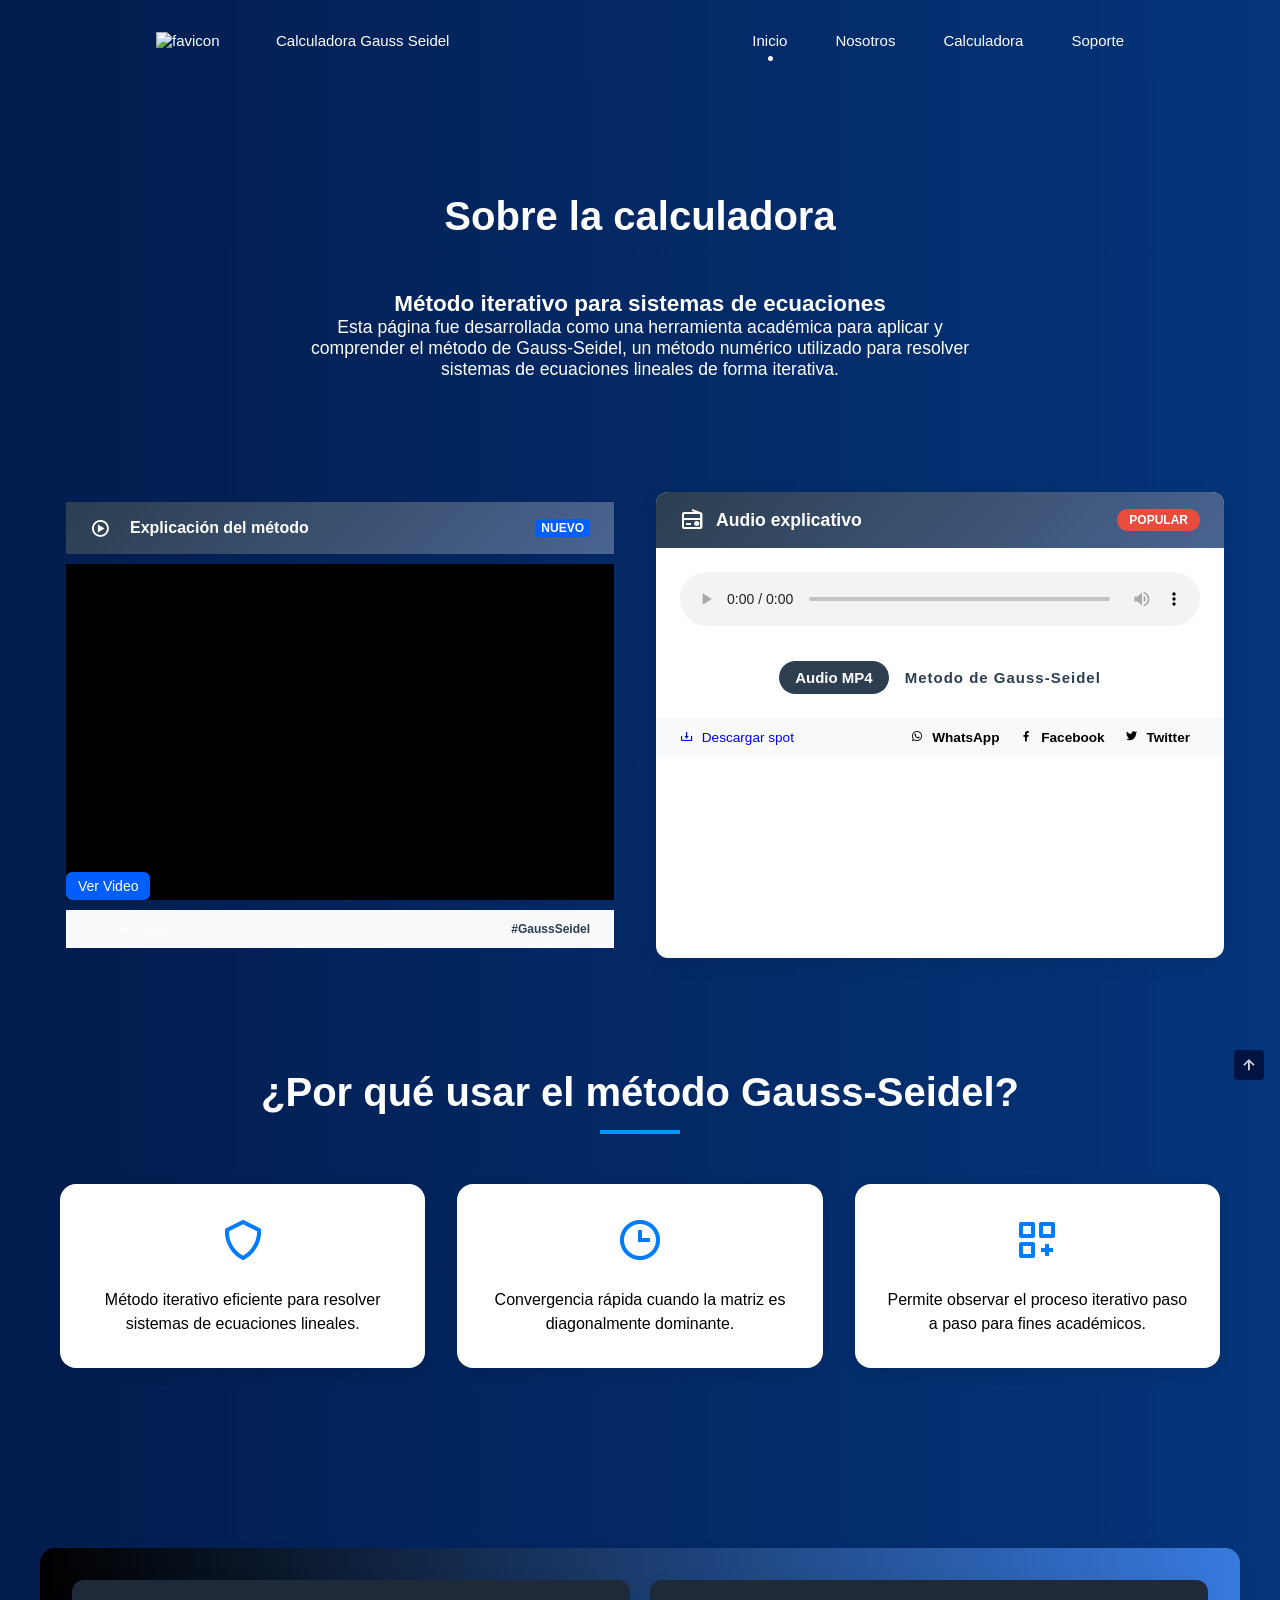
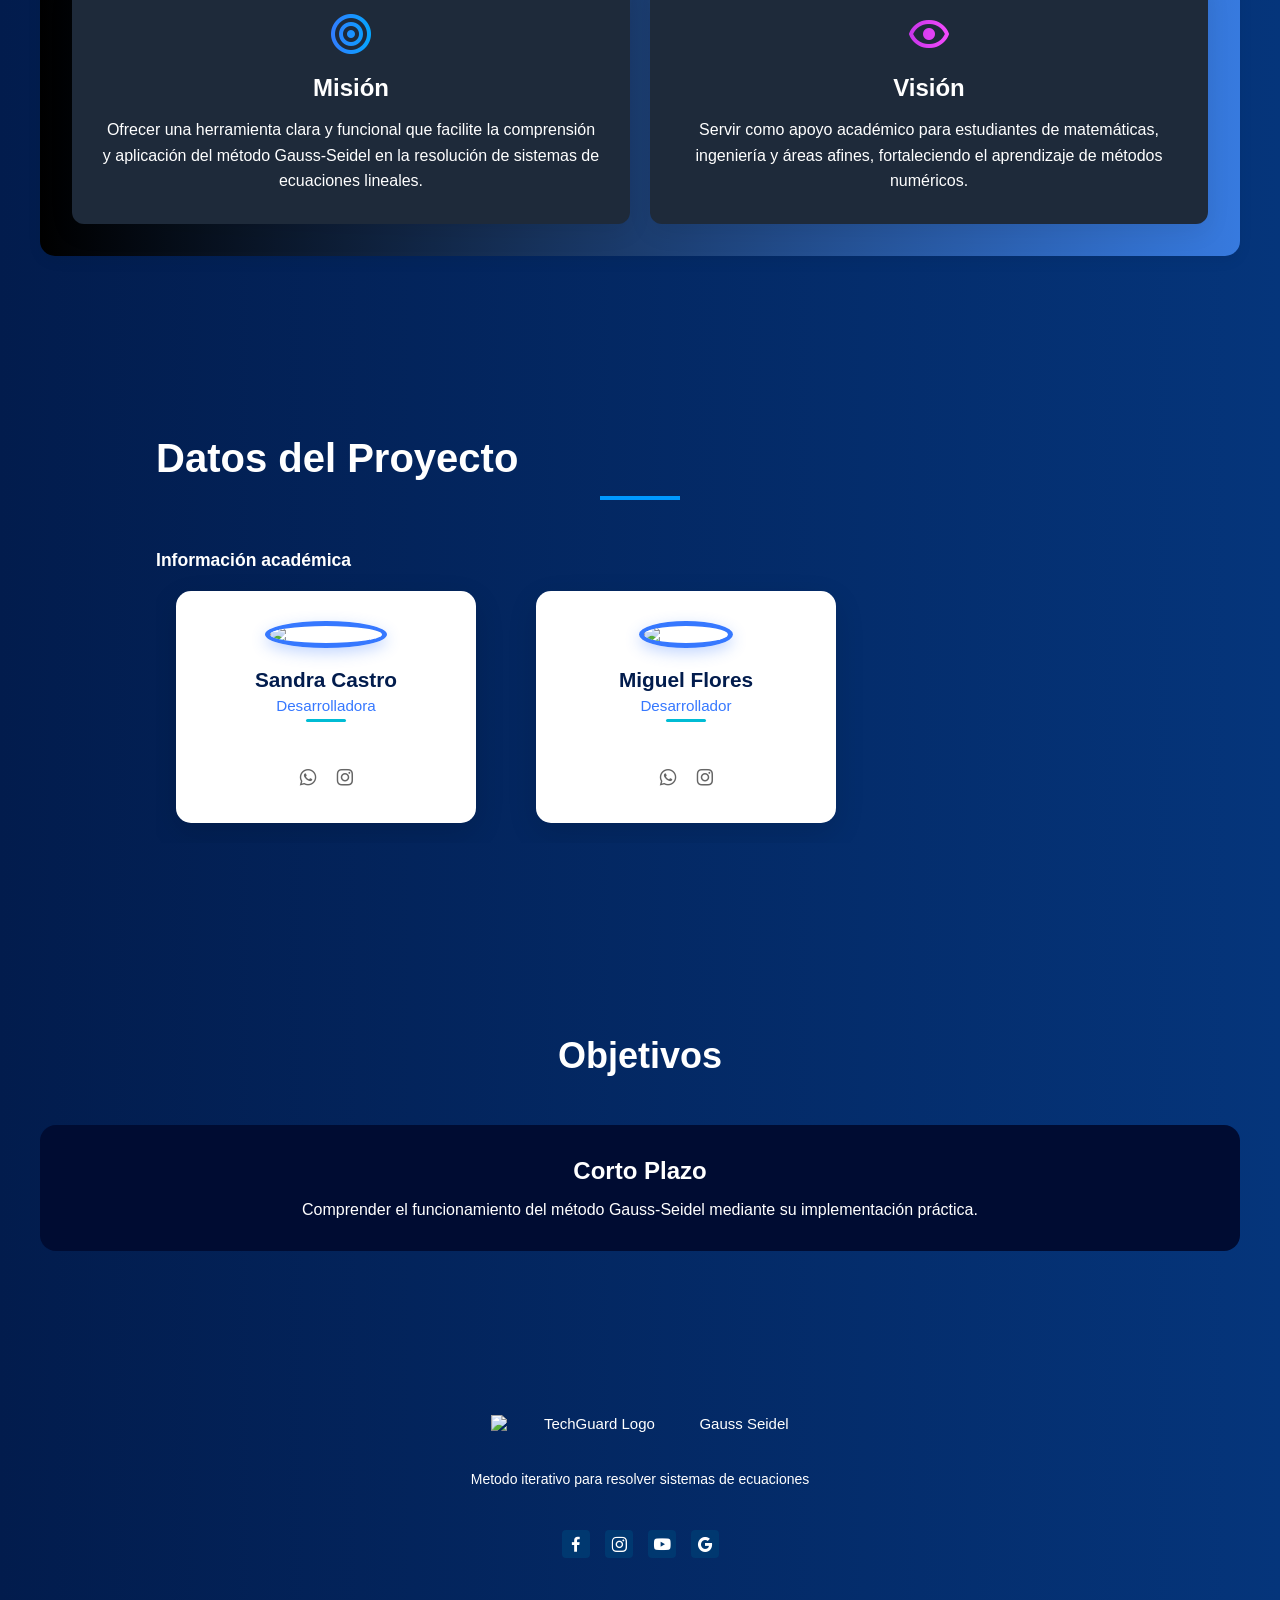
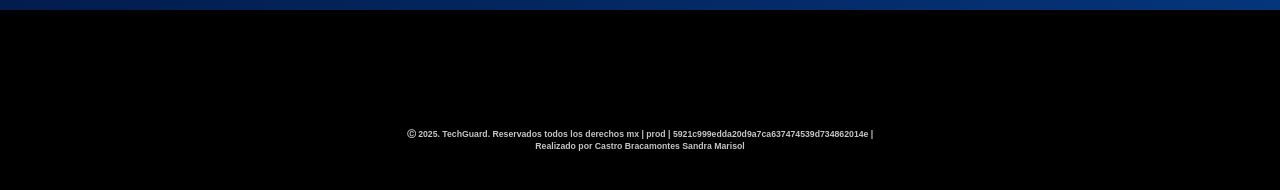
==== nosotros.html @ fb3caebf "Add files via upload" ====
<!DOCTYPE html>
<html lang="es">

<head>
    <meta charset="UTF-8">
    <meta http-equiv="X-UA-Compatible" content="IE=edge">
    <meta name="viewport" content="width=device-width, initial-scale=1.0">
    <title>Nosotros - TechGuard</title>
    <link rel="shortcut icon" href="img/descarga-removebg-preview (1).png" type="image/x-icon">
    <link href="https://unpkg.com/boxicons@2.1.4/css/boxicons.min.css" rel="stylesheet">
    <link href="https://fonts.googleapis.com/css2?family=Poppins&display=swap" rel="stylesheet">
    <link rel="stylesheet" href="https://cdnjs.cloudflare.com/ajax/libs/font-awesome/6.0.0-beta3/css/all.min.css">
    <link rel="stylesheet" href="swiper-bundle.min.css">
    <link rel="stylesheet" href="stylenos.css">
    <link rel="stylesheet" href="animations.css">
    <link rel="stylesheet" href="telefono.css">
</head>

<body>
    <!-- Header -->
    <header class="header" id="header">
        <nav class="nav container">
          <a href="index.html" class="navL">
            <img src="imagenes/Gemini_Generated_Image_nfzgennfzgennfzg-removebg-preview.png" alt="favicon" class="navL-img">
            Calculadora Gauss Seidel
          </a>
          <div class="navM" id="nav-menu">
            <ul class="navList">
              <li class="navItem">
                <a href="index.html" class="navLink active-link">Inicio</a>
              </li>
              <li class="navItem">
                <a href="nosotros.html" class="navLink">Nosotros</a>
              </li>
              <li class="navItem">
                <a href="productos.html" class="navLink">Calculadora</a>
              </li>
              <li class="navItem">
                <a href="soporte.html" class="navLink">Soporte</a>
              </li>
            </ul>
            <div class="navclose" id="nav-close">
              <i class="bx bx-x"></i>
            </div>
          </div>
          <div class="navToggle" id="nav-toggle">
            <i class="bx bx-grid-alt"></i>
          </div>
        </nav>
      </header>

    <!-- Fin Header -->

    <!-- Contenido Nosotros -->
     <main >
        <section class="support-hero">
            <div class="container">
              <h1>Sobre la calculadora</h1>
              <h2>Método iterativo para sistemas de ecuaciones</h2>
              <p>Esta página fue desarrollada como una herramienta académica para aplicar y comprender
                el método de Gauss-Seidel, un método numérico utilizado para resolver sistemas de
                ecuaciones lineales de forma iterativa.</p>
            </div>
          </section>

          <div class="commercial-container">
            <!-- Video Comercial -->
            <div class="commercial-video" style="padding: 10px; font-size: 14px; background: transparent; border: none; box-shadow: none;">
                <div class="commercial-header" style="display: flex; align-items: center; gap: 8px; color: white;">
                    <i class='bx bx-play-circle' style="font-size: 20px;"></i>
                    <h3 style="margin: 0; font-size: 16px;">Explicación del método</h3>
                    <span class="commercial-badge" style="font-size: 12px; padding: 2px 6px; background: #005eff; color: white; border-radius: 4px;">NUEVO</span>
                </div>
            
                <div class="video-container" style="margin: 10px 0;">
                    <a href="https://www.youtube.com/watch?v=HLciIeXcIhc" target="_blank"
                       style="display: inline-block; padding: 6px 12px; background-color: #005eff; color: white; border-radius: 6px; text-decoration: none; border: none;">
                        Ver Video
                    </a>
                </div>
            
                <div class="commercial-footer" style="display: flex; justify-content: space-between; font-size: 12px; color: white;">
                    <span class="view-counter"><i class='bx bx-show'></i> 154K vistas</span>
                    <span class="commercial-cta">#GaussSeidel</span>
                </div>
            </div>
            
            
            <!-- Spot de Radio -->
            <div class="radio-spot">
                <div class="commercial-header">
                    <i class='bx bx-radio'></i>
                    <h3>Audio explicativo</h3>
                    <span class="commercial-badge">POPULAR</span>
                </div>
                <div class="audio-wrapper">
                    <audio controls class="radio-player">
                        <source src="imagenes/Método de Gauss-Seidel.mp4" type="audio/mpeg">
                        Tu navegador no soporta audio HTML5
                    </audio>
                    <div class="radio-station">
                        <span class="frequency">Audio MP4</span>
                        <span class="station-name">Metodo de Gauss-Seidel</span>
                    </div>
                </div>
                <div class="commercial-footer">
                    <a href="archivos/GaussSeidel.exe" download class="btn-descarga">
                        <i class='bx bx-download'></i> Descargar spot
                    </a>                    
                    <div class="share-buttons">
                        <a href="https://api.whatsapp.com/send?text=Mira%20este%20audio%20explicativo%20del%20método%20Gauss-Seidel:%20https://www.youtube.com/watch?v=62_RUX_hrT4" target="_blank">
                          <i class='bx bxl-whatsapp'></i> WhatsApp
                        </a>
                        <a href="https://www.facebook.com/sharer/sharer.php?u=https://www.youtube.com/watch?v=62_RUX_hrT4" target="_blank">
                          <i class='bx bxl-facebook'></i> Facebook
                        </a>
                        <a href="https://twitter.com/intent/tweet?text=Audio%20explicativo%20del%20método%20Gauss-Seidel&url=https://www.youtube.com/watch?v=62_RUX_hrT4" target="_blank">
                          <i class='bx bxl-twitter'></i> Twitter
                        </a>
                      </div>
                </div>
            </div>
        </div>

        <section class="why-choose-us" id="why-choose-us">
            <div class="container">
                <h2 class="section-title">¿Por qué usar el método Gauss-Seidel?</h2>
                <div class="card-grid">
                    <div class="card">
                        <div class="card-icon">
                            <i class='bx bx-shield'></i>
                        </div>
                        <div class="card-content">
                            <p>Método iterativo eficiente para resolver sistemas de ecuaciones lineales.</p>
                        </div>
                    </div>
                    <div class="card">
                        <div class="card-icon">
                            <i class='bx bx-time'></i>
                        </div>
                        <div class="card-content">
                            <p>Convergencia rápida cuando la matriz es diagonalmente dominante.</p>
                        </div>
                    </div>
                    <div class="card">
                        <div class="card-icon">
                            <i class='bx bx-customize'></i>
                        </div>
                        <div class="card-content">
                            <p>Permite observar el proceso iterativo paso a paso para fines académicos.</p>
                        </div>
                    </div>
                </div>
            </div>
        </section>   
          
        <section class="seccion-mision-vision container" id="seccion-mision-vision container">
            <div class="tarjeta-mision tarjeta animada-entrada">
                <i class='bx bx-bullseye tarjeta-icono'></i>
                <h3 class="tarjeta-titulo">Misión</h3>
                <p class="tarjeta-descripcion">
                    Ofrecer una herramienta clara y funcional que facilite la comprensión y aplicación
                    del método Gauss-Seidel en la resolución de sistemas de ecuaciones lineales.
                </p>
            </div>
            
            <div class="tarjeta-vision tarjeta animada-entrada">
                <i class='bx bx-show tarjeta-icono'></i>
                <h3 class="tarjeta-titulo">Visión</h3>
                <p class="tarjeta-descripcion">
                    Servir como apoyo académico para estudiantes de matemáticas, ingeniería y áreas afines,
                    fortaleciendo el aprendizaje de métodos numéricos.
                </p>
            </div>
        </section>

<section class="team-section">
        <div class="container">
            <h2 class="section-title">Datos del Proyecto</h2>
            <h3 class="section-subtitle">Información académica</h3>
            <div class="team-slider-container">
            <div class="team-slider" id="teamSlider">
                <div class="team-slide">
                    <div class="team-member">
                        <img src="img/sandra.png" alt="Sandra Castro" class="team-photo">
                        <h3 class="team-name">Sandra Castro</h3>
                        <p class="team-role">Desarrolladora</p>
                        <p>Métodos Numéricos</p>
                        <div class="team-social">
                            <a href="https://wa.me/526646787522?text=Hola%2C%20quiero%20más%20información"><i class="bx bxl-whatsapp"></i></a>
                            <a href="https://www.instagram.com/sandracastro_18/"><i class="bx bxl-instagram"></i></a>
                        </div>
                    </div>
                </div>
                
                <div class="team-slide">
                    <div class="team-member">
                        <img src="img/ian.png" alt="Ian Rosas" class="team-photo">
                        <h3 class="team-name">Miguel Flores</h3>
                        <p class="team-role">Desarrollador</p>
                        <p>Métodos Numéricos</p>
                        <div class="team-social">
                            <a href="https://wa.me/526631264820?text=Hola%2C%20quiero%20más%20información"><i class="bx bxl-whatsapp"></i></a>
                            <a href="https://www.instagram.com/_ianr81/"><i class="bx bxl-instagram"></i></a>
                        </div>
                    </div>
                </div>
            </div>
        </div>
    </div>
</section>

        <section class="section discount">
            <h2 class="sectiontitle">Objetivos</h2>
            <div class="discount-container container">
              <div class="discount-slider">
                <div class="discount-slide">
                  <h3>Corto Plazo</h3>
                  <p>Comprender el funcionamiento del método Gauss-Seidel mediante su implementación práctica.</p>
                </div>
                <div class="discount-slide">
                  <h3>Mediano Plazo</h3>
                  <p>Aplicar el método a sistemas de mayor tamaño y analizar su convergencia.</p>
                </div>
                <div class="discount-slide">
                  <h3>Largo Plazo</h3>
                  <p>Comparar Gauss-Seidel con otros métodos iterativos en términos de eficiencia.</p>
                </div>
              </div>
            </div>
          </section> 

        <!--FOOTER-->
<footer class="footer section">
    <div class="footercontainer container grid">
        <div class="footercontent">
            <a href="#" class="footerL">
                <img src="imagenes/Gemini_Generated_Image_nfzgennfzgennfzg-removebg-preview.png" alt="TechGuard Logo" class="footer-img">
                Gauss Seidel
            </a>
            <p class="footerdescription"><br>
                Metodo iterativo para resolver sistemas de ecuaciones
            </p>

            <div class="footersocial">
                <a href="https://www.facebook.com/profile.php?id=61575351277324" target="_blank" class="footersocial-link" title="Síguenos en Facebook">
                    <i class="bx bxl-facebook"></i>
                </a>
                <a href="https://www.instagram.com/teach.guard" target="_blank" class="footersocial-link" title="Síguenos en Instagram">
                    <i class="bx bxl-instagram"></i>
                </a>
                <a href="https://www.youtube.com/@TeachGuard" target="_blank" class="footersocial-link" title="Visítanos en YouTube">
                    <i class="bx bxl-youtube"></i>
                </a>
                <a href="https://mail.google.com/mail/?view=cm&fs=1&to=teachguard7@gmail.com&su=atencion al cliente&body=Esto%20es%20una%20prueba" target="_blank" class="footersocial-link" title="Síguenos en Google">
                    <i class="bx bxl-google"></i>
                </a>
            </div>
        </div>
        <a href="#" class="scrollup" id="scroll-up">
            <i class="bx bx-up-arrow-alt scrollupicon"></i>
        </a>
    </div>
</footer>

  <div class="navbar-custom">
    <nav class="navbar-container">
            
</div>


    <!--ENCABEZADO-->
    <div class="encabezado">
        <h6 id="footer-text">
            Ⓒ 2025. TechGuard. Reservados todos los derechos mx | prod | 5921c999edda20d9a7ca637474539d734862014e |
            <br>Realizado por Castro Bracamontes Sandra Marisol
            <span id="fecha-hora"></span>
        </h6>
    </div>

    <script
    type="text/javascript"
    src="https://cdn.jsdelivr.net/npm/@emailjs/browser@4/dist/email.min.js"
  ></script>
  <!-- 3) Tu lógica de newsletter -->
  <script src="js/newsletter.js"></script>
  <!-- 4) Otros scripts de tu web -->
  <script src="js/encabezado.js"></script>
  <script src="js/scrollreveal.min.js"></script>
  <script src="js/swiper-bundle.min.js"></script>
  <script src="js/main.js"></script>
  <script src="js/descuento.js"></script>
  <script src="js/horarios.js"></script>
</body>
</html>
---- stylenos.css ----
@import url('https://fonts.googleapis.com/css2?family=Poppins:wght@400;500;600;900&display=swap');
@import url('./animations.css'); /* Importa las animaciones */

/* Clase inicial para evitar el parpadeo */
body:not(.js-enabled) .hidden {
    opacity: 1; /* Asegura que los elementos sean visibles antes de que el JS se cargue */
    transform: translateY(0);
}

/* Navbar informativo del footer estilo TechGuard */
.navbar-custom {
    background-color: #000000; /* fondo oscuro similar a header */
    padding: 40px 100px;
    color: #e0e6f1; /* gris claro */
    font-family: 'Poppins', sans-serif;
  }
  
  .navbar-container {
    max-width: 1200px;
    margin: 0 auto;
  }
  
  .navbar-nav {
    list-style: none;
    display: flex;
    justify-content: space-between;
    flex-wrap: wrap;
    padding: 0;
    margin: 0;
    gap: 40px;
  }
  
  .navbar-item {
    position: relative;
    min-width: 180px;
  }
  
  .navbar-item .nav-link {
    font-weight: 600;
    color: #0501ff; /* azul TechGuard */
    text-decoration: none;
    cursor: pointer;
    font-size: 18px;
    display: inline-block;
    margin-bottom: 10px;
    transition: color 0.3s ease;
  }
  
  .navbar-item .nav-link:hover {
    color: #70a3ff; /* azul claro para hover */
  }
  
  /* Submenú */
  .sub-menu {
    display: block;
    padding-left: 0;
    margin: 0;
  }
  
  .sub-menu li {
    list-style: none;
    margin: 6px 0;
  }
  
  .sub-menu li a {
    color: #a8b1cc; /* gris azulado suave */
    font-size: 15px;
    text-decoration: none;
    transition: color 0.3s ease;
  }
  
  .sub-menu li a:hover {
    color: #3a82f7; /* azul TechGuard */
  }

/* Encabezado final */
.encabezado {
  background-color: #080a14; /* un poco más oscuro */
  color: #8892b0; /* gris azulado */
  padding: 20px 0;
  text-align: center;
  font-size: 13px;
  font-weight: 500;
}

body.js-enabled .hidden {
    opacity: 0;
    transform: translateY(20px);
    transition: opacity 0.8s ease-out, transform 0.8s ease-out;
}

/* Clase que activa la animación */
.show {
    opacity: 1;
    transform: translateY(0);
}
/* Resto del código existente */
/*base*/
* {
    box-sizing: border-box;
    padding: 0;
    margin: 0;
}
.small-title {
    font-size: 2rem;  /* Puedes ajustar este valor */
    line-height: 1.2;
}

html, body {
    overflow-x: hidden;
  }

  
html{
    scroll-behavior: smooth;
}

body{
    margin: 3.5rem 0 0 0;
    font-family: 'Poppins', sans-serif;
    font-size: .938rem;
    background: linear-gradient(90deg, #021c4d 0%, #05357b 100%);
    color: #fff;
}

h1,h2,h3,h4{
    color: #fff;
    font-weight: 600;
}

ul{
    list-style: none;
}

a{
    text-decoration: none;
}

img {
    max-width: 100%;
    height: auto;
}

button,
input{
    border: none;
    outline: none;
}

button{
    cursor: pointer;
    font-family: 'Poppins', sans-serif;
    font-size: .938rem;
}

/*reutilisabes*/

.section {
    padding: 4.5rem 0 2rem;
}

.sectiontitle {
    font-size: 2.25rem !important;
    margin-bottom: 2rem;
    text-align: center;
    
}

.container {
    max-width: 968px;
    margin-left: 1.5rem;
    margin-right: 1.5rem;
}

.grid {
    display: grid;
}


/*header*/
/* Estilos para la sección ¿Por qué elegirnos? */
body {
    margin: 0;
    font-family: sans-serif;
    background: linear-gradient(90deg, #021c4d 0%, #05357b 100%);
  }
  
/* Sección de "¿Por qué elegirnos?" */
.why-choose-us {
    padding: 80px 0;
    background: linear-gradient(90deg, #021c4d 0%, #05357b 100%);
    text-align: center;
}

.why-choose-us .container {
    max-width: 1200px;
    margin: 0 auto;
    padding: 0 20px;
}

/* Título de sección */
.section-title {
    font-size: 2.5rem;
    margin-bottom: 50px;
    color: #ffffff;
    position: relative;
}

.section-title::after {
    content: '';
    display: block;
    width: 80px;
    height: 4px;
    background: #0099ff;
    margin: 15px auto;
}

/* Grid de tarjetas */
.card-grid {
    display: grid;
    grid-template-columns: repeat(auto-fit, minmax(280px, 1fr));
    gap: 2rem;
    justify-content: center;
    align-items: stretch;
}

/* Tarjeta individual */
.card {
    background: #ffffff;
    color: #000;
    padding: 2rem;
    border-radius: 1rem;
    position: relative;
    overflow: hidden;
    z-index: 1;
    box-shadow: 0 4px 15px rgba(0, 0, 0, 0.1);
}

/* Efecto espejo */
.card::after {
    content: "";
    position: absolute;
    top: 100%;
    left: 0;
    width: 100%;
    height: 100%;
    background: inherit;
    transform: scaleY(-1);
    opacity: 0.08;
    filter: blur(8px);
    pointer-events: none;
    z-index: -1;
    mask-image: linear-gradient(to bottom, rgba(255, 255, 255, 0.3) 0%, transparent 100%);
    -webkit-mask-image: linear-gradient(to bottom, rgba(255, 255, 255, 0.3) 0%, transparent 100%);
}

/* Efecto hover */
.card:hover {
    transform: translateY(-5px);
    box-shadow: 0 8px 25px rgba(0, 0, 0, 0.15);
}

/* Ícono de la tarjeta */
.card-icon {
    font-size: 3rem;
    color: #007BFF;
    margin-bottom: 1rem;
}

/* Texto de contenido */
.card-content {
    text-align: center;
}

.card-content p {
    font-size: 1rem;
    color: #000000;
    line-height: 1.5;
}

.nav{
    height: 3.5rem;
    display: flex;
    justify-content: space-between;
    align-items: center;
    position: relative;
    z-index: 1000;
}

.navL {
    display: flex;
    align-items: center;
    column-gap: 0.75rem;
    column-gap: .5rem;
    font-weight: 500;
}

.navL-img {
    width: 7rem;
}

.navLink,
.navL,
.navToggle,
.navclose{
    color: #fff;
}

.navToggle {
  font-size: 1.25rem;
  cursor: pointer;  
}

.navclose{
    font-size: 1.8rem;
    position: absolute;
    top: .5rem;
    right: .7rem;
    cursor: pointer;
}

.navList {
    display: flex;
    flex-direction: column;
    align-items: center;
    row-gap: 1.5rem;
}

.navLink {
    text-transform: uppercase;
    font-weight: 900;
    transition: .4s;
}

.show-menu {
    top: 0;
}

.scroll-header {
    background: #000c32;
}

.active-link {
    position: relative;
}

.active-link::before {
    content: '';
    position: absolute;
    bottom: -.75rem;
    left: 45%;
    width: 5px;
    height: 5px;
    background-color: #fff;
    border-radius: 50%;
}

/* SECCIÓN NOSOTROS */
.nosotros {
    padding: 4rem 0;
    margin-top: 100px;
}

section[id] {
    scroll-margin-top: 80px; /* Ajusta según el alto de tu header fijo */
}

.nosotroscont {
    display: grid;
    grid-template-columns: repeat(auto-fit, minmax(300px, 1fr));
    align-items: center;
    gap: 3rem;
    opacity: 1; /* Asegura que el contenido siempre esté visible */
}

.nosotrosdata {
    max-width: 600px;
}

.nosotrostitle {
    font-size: 2.5rem;
    line-height: 1.2;
    color: #ffffff;
    margin-bottom: 1rem;
}

.nosotrosdata h2 {
    font-size: 1.5rem;
    font-weight: 500;
    color: #b0c4ff;
    margin-bottom: 1rem;
}

.nosotrosdes {
    font-size: 1rem;
    line-height: 1.6;
    color: #ffffff;
}

.nosotrosgroup {
    display: flex;
    justify-content: center;
    align-items: center;
}

.nosotrosimg {
    max-width: 100%;
    height: auto;
    border-radius: 12px;
    box-shadow: 0 8px 20px rgba(0, 0, 0, 0.2);
}

/* Animaciones de entrada para la sección sin ocultar al principio */
.nosotrosdata {
    animation: fadeInLeft 1s ease-out forwards;
    animation-delay: 0.3s;
}

.nosotrosgroup {
    animation: fadeInRight 1s ease-out forwards;
    animation-delay: 0.6s;
}

.nosotrosimg {
    animation: floatImage 6s ease-in-out infinite;
    animation-delay: 1.2s;
}

/* Efecto hover para el contenedor */
.nosotroscont:hover .nosotrosimg {
    animation-duration: 4s;
    box-shadow: 0 12px 25px rgba(0, 0, 0, 0.3);
}




/*BUTTONS*/
.button {
    display: inline-block;
    background-color: #3678ff;
    color: #fff;
    padding: 1rem 1.75rem;
    border-radius: .5rem;
    font-weight: 500;
    transition: .3s;
}

.button:hover {
    background-color: #0557fc;
}

.buttonicon {
    font-size: 1.25rem;
}

/*FOOTER*/
.footer {
    position: relative;
    overflow: hidden; /* Fondo original que tenías */
    padding: 40px 0;
    color: white;
    text-align: center;
}

.footercontainer {
    display: flex;
    justify-content: space-between;
    align-items: center;
    flex-wrap: wrap; /* Asegura que se adapte a pantallas más pequeñas */
    gap: 20px;
    max-width: 1200px;
    margin: 0 auto;
}

.footercontent {
    flex: 1;
    text-align: center;
    padding: 20px;
}

.footerL {
    display: flex;
    align-items: center;
    justify-content: center;
    column-gap: 0.5rem;
    margin-bottom: 1rem;
    font-weight: 500;
    color: white;
    text-decoration: none;
}

.nosotros, .why-choose-us, .seccion-mision-vision {
    min-height: auto; /* Ajusta la altura automáticamente */
}

.footer-img {
    width: 200px;  /* Tamaño de la imagen del logo */
}

.footerdescription {
    margin-bottom: 2.5rem;
    font-size: 14px;
    color: #ffffff; /* Gris claro para el texto */
    line-height: 1.5;
}

.footersocial {
    display: flex;
    gap: 15px;
    justify-content: center;
    align-items: center;
}

.footersocial-link {
    display: inline-flex;
    background-color: #003870; /* Fondo oscuro para iconos */
    padding: 0.25rem;
    border-radius: 0.25rem;
    color: #fff;
    font-size: 1.25rem;
    transition: background-color 0.3s;
}

.footersocial-link:hover {
    background-color: #3498DB; /* Cambio de color al pasar el mouse */
}

/*SCROLL UP*/
.scrollup {
    position: fixed;
    background: #000c32;
    right: 1rem;
    bottom: -20%;
    display: inline-flex;
    padding: .3rem;
    border-radius: .25rem;
    z-index: 10;
    opacity: .8;
    transition: .4s;
}

.scrollupicon {
    font-size: 1.25rem;
    color: #fff;
}

.scrollup:hover {
    background: #000c32;
    opacity: 1;
}

.show-scroll {
    bottom: 3rem;
}

/*SCROLL BAR*/
::-webkit-scrollbar {
    width: 0.6rem;
    background: #413e3e;
}
::-webkit-scrollbar-thumb {
    background: #272525;
    border-radius: .5rem;
}

/* Estilos generales para las tarjetas */
.seccion-mision-vision {
    display: flex;
    justify-content: space-between;
    gap: 20px;
    margin-top: 20px;
    margin-bottom: 40px;
}

/* CONTENEDOR PRINCIPAL */
.seccion-mision-vision {
    display: flex;
    justify-content: space-between;
    gap: 20px;
    margin:100px;
    padding: 2rem;
    background: linear-gradient(90deg, #000000 0%, #377adf 100%);
    border-radius: 15px;
    max-width: 1200px;
    box-shadow: 0 5px 15px rgba(0, 0, 0, 0.05);
}

/* ESTILOS BASE DE TARJETAS */
.tarjeta {
    background-color: #1e2a3a; /* Fondo gris muy claro */
    padding: 30px;
    border-radius: 12px;
    width: 50%;
    box-shadow: 0 8px 25px rgba(0, 0, 0, 0.08);
    display: flex;
    flex-direction: column;
    align-items: center;
    justify-content: flex-start;
    position: relative;
    overflow: hidden;
    transition: all 0.4s cubic-bezier(0.175, 0.885, 0.32, 1.275);
}

/* ESTADO INICIAL PARA ANIMACIONES */
.tarjeta-mision, .tarjeta-vision {
    opacity: 0;
    transform: translateY(50px);
}

/* ANIMACIONES DE ENTRADA */
.tarjeta-mision {
    animation: entradaTarjeta 0.8s ease-out 0.3s forwards;
}

.tarjeta-vision {
    animation: entradaTarjeta 0.8s ease-out 0.6s forwards;
}



.tarjeta-icono {
    font-size: 50px;
    margin-bottom: 20px;
    display: block;
}

.tarjeta-mision .tarjeta-icono {
    animation: pulse 2s infinite ease-in-out 0.5s;
    background: linear-gradient(90deg, #3678ff, #00aaff);
    -webkit-background-clip: text;
    -webkit-text-fill-color: transparent;
}

.tarjeta-vision .tarjeta-icono {
    animation: float 3s infinite ease-in-out 0.8s;
    background: linear-gradient(90deg, #c333e7, #f94dff);
    -webkit-background-clip: text;
    -webkit-text-fill-color: transparent;
}

/* EFECTOS HOVER */
.tarjeta:hover {
    transform: translateY(-8px) scale(1.02);
    box-shadow: 0 15px 30px rgba(0, 0, 0, 0.15);
}

/* BARRA INFERIOR ANIMADA */
.tarjeta::after {
    content: '';
    position: absolute;
    bottom: 0;
    left: 0;
    width: 100%;
    height: 4px;
    background: linear-gradient(90deg, #3678ff, #6c5ce7);
    transform: scaleX(0);
    transform-origin: left;
    transition: transform 0.4s ease;
}

.tarjeta:hover::after {
    transform: scaleX(1);
}

/* CONTENIDO DE TARJETAS */
.tarjeta-titulo {
    font-size: 1.5rem;
    color: #ffffff;
    margin-bottom: 15px;
    text-align: center;
}

.tarjeta-descripcion {
    font-size: 1rem;
    color: #ffffff;
    line-height: 1.6;
    text-align: center;
}

/*DESCUENTOS*/
.discount-container {
    position: relative;
    width: 100%;
    max-width: 1200px;
    margin: 0 auto;
    overflow: hidden;
}

.discount-slider {
    display: flex;
    transition: transform 0.5s ease;
}

.discount-slide {
    min-width: 100%;
    padding: 2rem;
    background: #000c32;
    color: #fff;
    text-align: center;
    border-radius: 1rem;
}

.discount-slide h3 {
    font-size: 1.5rem;
    margin-bottom: 1rem;
}

.discount-slide p {
    font-size: 1rem;
}

.discount-container:hover .discount-slider {
    transform: translateX(-100%);
}

.discount-slider .discount-slide {
    transition: transform 0.5s ease;
}

.discount-button {
    background-color: #000c32;
    color: #fff;
    padding: 1rem 2rem;
    border-radius: .5rem;
    font-weight: 500;
    transition: .3s;
    cursor: pointer;
    border: none;
    margin-top: 1rem;
}

.discount-button:hover {
    background-color: #0557fc;
}

/* Animación al hacer scroll */
.hidden {
    display: none;
    opacity: 0;
    transform: translateY(30px);
    transition: opacity 0.8s ease-out;
}
.show {
    opacity: 1;
    transform: translateY(0);
}

/* ¿Por qué elegirnos */
.porque-elegirnos {
    margin-top: 3rem;
    text-align: center;
}
.tarjeta-info {
    background-color: #ffffff15;
    border-radius: 1rem;
    padding: 2rem;
    box-shadow: 0 0 20px rgba(255, 255, 255, 0.05);
    backdrop-filter: blur(6px);
}
.tarjeta-icono {
    font-size: 3rem;
    color: #00bcd4;
    margin-bottom: 1rem;
}

/* Nuestro equipo - Estilo libro */
.equipo-grid {
    display: grid;
    grid-template-columns: repeat(auto-fit, minmax(220px, 1fr));
    gap: 1.5rem;
    justify-items: center;
    margin-top: 2rem;
}
.tarjeta-libro {
    width: 200px;
    height: 250px;
    perspective: 1000px;
}
.tarjeta-libro .cara {
    width: 100%;
    height: 100%;
    background-color: #ffffff0d;
    border-radius: 1rem;
    box-shadow: 0 4px 20px rgba(0, 0, 0, 0.2);
    backface-visibility: hidden;
    transition: transform 0.8s ease;
    padding: 1rem;
    display: flex;
    flex-direction: column;
    justify-content: center;
    align-items: center;
    text-align: center;
}
.tarjeta-libro .frente {
    position: absolute;
}
.tarjeta-libro .atras {
    transform: rotateY(180deg);
    position: absolute;
}
.tarjeta-libro:hover .frente {
    transform: rotateY(180deg);
}
.tarjeta-libro:hover .atras {
    transform: rotateY(360deg);
}

/* Testimonios */
.testimonios {
    margin-top: 4rem;
    text-align: center;
}
.testimonio-tarjeta {
    background-color: #ffffff0d;
    padding: 2rem;
    border-radius: 1rem;
    max-width: 500px;
    margin: auto;
    box-shadow: 0 0 20px rgba(255, 255, 255, 0.05);
}
.testimonio-cita {
    font-style: italic;
}
.testimonio-autor {
    margin-top: 1rem;
    font-weight: bold;
    color: #00bcd4;
}

/* Swiper específico para testimonios */
.swiper-testimonios {
    padding: 2rem 0;
    width: 100%;
    max-width: 600px;
    margin: auto;
}

/* Efectos de hover */
.timeline-item:hover {
    transform: translateY(-5px);
}

/*ENCABEZADO*/

.encabezado {
    display: flex;
    justify-content: center;  /* Centra horizontalmente */
    align-items: center;      /* Centra verticalmente */
    font-family: Arial, Helvetica, sans-serif;
    margin: 0;
    padding: 0;
    background-color: #000000;
    height: 100px;            /* Asegura que el contenedor tenga una altura */
}

.encabezado h6 {
    margin: 0;
    padding: 0;
    color: #c5c5c5;
}
/* ====================== */
/* SECCIÓN DE EQUIPO */
/* ====================== */
.team-section {
    padding: 80px 0;
    background: linear-gradient(90deg, #021c4d 0%, #05357b 100%);
}

/* Contenedor centrado */
.team-slider-container {
    max-width: 1200px;
    margin: 0 auto;
    padding: 0 20px;
}

/* Slider convertido en layout centrado */
.team-slider {
    display: flex;
    justify-content: center;
    gap: 40px;
    padding: 20px 0;
    transform: none !important;
}

/* Cada tarjeta */
.team-slide {
    width: 280px;
}

/* Tarjeta */
.team-member {
    background: white;
    border-radius: 15px;
    padding: 30px 20px;
    text-align: center;
    box-shadow: 0 10px 30px rgba(0,0,0,0.12);
    transition: transform 0.3s ease, box-shadow 0.3s ease;
}

/* Hover elegante (opcional, no exagerado) */
.team-member:hover {
    transform: translateY(-6px);
    box-shadow: 0 18px 40px rgba(0,0,0,0.18);
}

/* Imagen */
.team-photo {
    width: 150px;
    height: 150px;
    border-radius: 50%;
    object-fit: cover;
    margin: 0 auto 20px;
    border: 5px solid #3678ff;
    box-shadow: 0 5px 15px rgba(54, 120, 255, 0.3);
}

/* Nombre */
.team-name {
    font-size: 1.3rem;
    margin-bottom: 5px;
    color: #021c4d;
    font-weight: 600;
}

/* Rol */
.team-role {
    color: #3678ff;
    font-weight: 500;
    margin-bottom: 15px;
    font-size: 0.95rem;
    position: relative;
    display: inline-block;
}

.team-role::after {
    content: '';
    position: absolute;
    bottom: -8px;
    left: 50%;
    transform: translateX(-50%);
    width: 40px;
    height: 3px;
    background: #00bcd4;
    border-radius: 3px;
}

/* Redes */
.team-social {
    display: flex;
    justify-content: center;
    gap: 15px;
    margin-top: 20px;
}

.team-social a {
    color: #666;
    font-size: 22px;
    transition: transform 0.3s ease, color 0.3s ease;
}

.team-social a:hover {
    color: #3678ff;
    transform: translateY(-3px);
}

/* Flechas de navegación */
.slick-arrow {
    position: absolute;
    top: 50%;
    transform: translateY(-50%);
    z-index: 10;
    width: 50px;
    height: 50px;
    border-radius: 50%;
    background: white;
    box-shadow: 0 3px 15px rgba(0,0,0,0.1);
    display: flex;
    align-items: center;
    justify-content: center;
    cursor: pointer;
    transition: all 0.3s ease;
    border: none;
    font-size: 20px;
    color: #3678ff;
}

.slick-arrow:hover {
    background: #3678ff;
    color: white;
    box-shadow: 0 5px 20px rgba(54, 120, 255, 0.4);
}

.slick-prev {
    left: -25px;
}

.slick-next {
    right: -25px;
}

/* Puntos de navegación */
.slick-dots {
    display: flex;
    justify-content: center;
    margin-top: 30px;
    list-style: none;
    padding: 0;
}

.slick-dots li {
    margin: 0 5px;
}

.slick-dots button {
    width: 12px;
    height: 12px;
    border-radius: 50%;
    background: #ccc;
    border: none;
    font-size: 0;
    padding: 0;
    transition: all 0.3s ease;
}

.slick-dots .slick-active button {
    background: #3678ff;
    transform: scale(1.2);
}

/* Animaciones */
@keyframes fadeInUp {
    from {
        opacity: 0;
        transform: translateY(20px);
    }
    to {
        opacity: 1;
        transform: translateY(0);
    }
}

.team-member {
    animation: fadeInUp 0.6s ease forwards;
}

/* Responsive */
@media (max-width: 768px) {
    .team-photo {
        width: 120px;
        height: 120px;
    }
    
    .team-slide {
        min-width: 240px;
    }
    
    .slick-arrow {
        width: 40px;
        height: 40px;
        font-size: 16px;
    }
    
    .slick-prev {
        left: -15px;
    }
    
    .slick-next {
        right: -15px;
    }
}

.team-slider-container {
    overflow: hidden;
    width: 100%;
    position: relative;
  }
  
  .team-slider {
    display: flex;
    width: max-content;
    animation: scrollSlider 30s linear infinite;
  }
  
  .team-slide {
    min-width: 300px;
    margin-right: 20px;
  }
  
  @keyframes scrollSlider {
    0% {
      transform: translateX(0);
    }
    100% {
      transform: translateX(-50%);
    }
  }

  .team-slider-container:hover .team-slider {
  animation-play-state: paused;
}


/* ====================== */
/* SECCIÓN DE TESTIMONIOS */
/* ====================== */
.testimonials {
    background: linear-gradient(135deg, #2c3e50, #4a6491);
    /* O usa una imagen de placeholder */
    /* background-image: url('https://via.placeholder.com/1920x1080'); */
}

.testimonials-section {
    background-color: var(--light-blue);
    color: white;
    padding: 80px 0;
    position: relative;
}

.testimonials-section::before {
    content: '';
    position: absolute;
    top: 0;
    left: 0;
    width: 100%;
    height: 100%;
    background: url('img/testimonials-bg.jpg') center/cover;
    opacity: 0.1;
}

.testimonials-grid {
    display: grid;
    grid-template-columns: repeat(auto-fit, minmax(300px, 1fr));
    gap: 30px;
    position: relative;
    z-index: 1;
}

.testimonial-card {
    background: rgba(255,255,255,0.1);
    border-radius: 10px;
    padding: 30px;
    position: relative;
    backdrop-filter: blur(5px);
    border: 1px solid rgba(255,255,255,0.2);
}

.testimonial-card::before {
    content: '\201C';
    font-family: Georgia, serif;
    font-size: 4rem;
    color: rgba(255,255,255,0.2);
    position: absolute;
    top: 10px;
    left: 15px;
    line-height: 1;
}

.testimonial-text {
    font-style: italic;
    margin-bottom: 20px;
    position: relative;
    padding-left: 30px;
    font-size: 1.05rem;
    line-height: 1.6;
}

.testimonial-author {
    font-weight: 600;
    margin-bottom: 5px;
    font-size: 1.1rem;
}

.testimonial-company {
    font-size: 0.9rem;
    opacity: 0.8;
    font-style: italic;
}

/* ====================== */
/* RESPONSIVE DESIGN */
/* ====================== */
@media (max-width: 768px) {
    .team-grid {
        grid-template-columns: 1fr;
        max-width: 400px;
        margin: 40px auto 0;
    }
    
    .testimonials-grid {
        grid-template-columns: 1fr;
    }
    
    .team-card, .testimonial-card {
        padding: 25px 20px;
    }
}

@media (max-width: 480px) {
    .team-photo {
        width: 120px;
        height: 120px;
    }
    
    .testimonial-text {
        font-size: 1rem;
    }
}

@media (max-width: 768px) {
    .support-hero h1 {
      font-size: 2rem;
    }
    
    .grid {
      grid-template-columns: 1fr;
    }
  }

  .support-hero {
    text-align: center;
    padding: 5rem 0 3rem 0;
    background: linear-gradient(135deg, var(--dark-blue) 0%, var(--light-blue) 100%);
    position: relative;
    overflow: hidden;
  }
  
  .support-hero::before {
    content: '';
    position: absolute;
    top: 0;
    left: 0;
    width: 100%;
    height: 100%;
    background: url('img/dots-pattern.png') center/cover;
    opacity: 0.1;
    pointer-events: none;
  }
  
  .support-hero h1 {
    font-size: 2.5rem;
    margin: 1.5rem 0 1rem 0;
    position: relative;
    display: inline-block;
  }
  
  .support-hero h1::after {
    content: '';
    display: block;
    width: 60px;
    height: 4px;
    background: var(--secondary-color);
    margin: 1rem auto;
    border-radius: 2px;
  }
  
  .support-hero p {
    max-width: 700px;
    margin: 0 auto 2rem;
    font-size: 1.1rem;
    color: var(--text-muted);
  }

  /* Contenedor principal de comerciales */
.commercial-container {
    display: grid;
    grid-template-columns: 1fr 1fr;
    gap: 2rem;
    margin: 2rem 0;
    max-width: 1200px;
    margin: 0 auto;
    padding: 0 1rem;
}

/* Estilos comunes para video y radio */
.commercial-video,
.radio-spot {
    background: #fff;
    border-radius: 12px;
    box-shadow: 0 4px 20px rgba(0, 0, 0, 0.08);
    overflow: hidden;
    transition: transform 0.3s ease, box-shadow 0.3s ease;
}
.commercial-video {
    background: #fff;
    border-radius: 12px;
    box-shadow: 0 4px 20px rgba(0, 0, 0, 0.08);
    overflow: hidden;
    transition: transform 0.3s ease, box-shadow 0.3s ease;
    width: 100%;
}
.commercial-video:hover,
.radio-spot:hover {
    transform: translateY(-5px);
    box-shadow: 0 8px 25px rgba(0, 0, 0, 0.12);
}

/* Encabezado común */
.commercial-header {
    display: flex;
    align-items: center;
    padding: 1rem 1.5rem;
    background: linear-gradient(135deg, #2c3e50, #4a6491);
    color: white;
}

.commercial-header i {
    font-size: 1.5rem;
    margin-right: 0.75rem;
}

.header {
    width: 100%;
    background: linear-gradient(90deg, #021c4d 0%, #05357b 100%);
    position: fixed;
    top: 0;
    left: 0;
    z-index: 100;
  }
  
.commercial-header h3 {
    margin: 0;
    font-size: 1.1rem;
    font-weight: 600;
}

.commercial-badge {
    margin-left: auto;
    background: #e74c3c;
    padding: 0.25rem 0.75rem;
    border-radius: 50px;
    font-size: 0.75rem;
    font-weight: 600;
}

/* Pie de página común */
.commercial-footer {
    display: flex;
    justify-content: space-between;
    padding: 0.75rem 1.5rem;
    background: #f8f9fa;
    color: #555;
    font-size: 0.85rem;
}

.commercial-footer i {
    margin-right: 0.25rem;
}

/* Estilos específicos para el video */
.video-wrapper {
    position: relative;
    padding-top: 56.25%; /* 16:9 Aspect Ratio */
    background: #000;
    width: 100%;
}

.commercial-player {
    position: absolute;
    top: 0;
    left: 0;
    width: 100%;
    height: 100%;
    object-fit: contain; /* Mantiene relación de aspecto sin recortar */
}

/* Asegurar que el overlay sea visible inicialmente */
.video-overlay {
    display: flex;
}

.video-overlay {
    position: absolute;
    top: 0;
    left: 0;
    width: 100%;
    height: 100%;
    display: flex;
    justify-content: center;
    align-items: center;
    background: rgba(0, 0, 0, 0.3);
    opacity: 1;
    transition: opacity 0.3s ease;
    z-index: 2;
    cursor: pointer;
}

.video-wrapper {
    position: relative;
    padding-top: 56.25%; /* Relación 16:9 */
    background: #000;
}

.commercial-player {
    position: absolute;
    top: 0;
    left: 0;
    width: 100%;
    height: 100%;
    background: #000;
}

.play-button {
    background: rgba(0, 0, 0, 0.6);
    border: none;
    width: 60px;
    height: 60px;
    border-radius: 50%;
    color: white;
    font-size: 2rem;
    display: flex;
    justify-content: center;
    align-items: center;
    cursor: pointer;
    transition: all 0.3s ease;
    z-index: 3;
}

/* Transiciones para el overlay */
#techguard-overlay {
    transition: opacity 0.3s ease, visibility 0.3s ease;
    opacity: 1;
    visibility: visible;
}

#techguard-overlay.hidden {
    opacity: 0;
    visibility: hidden;
}

/* Asegurar que el video sea clickeable */
#techguard-video {
    cursor: pointer;
}

/* Estilos para el botón de play */
#play-button {
    z-index: 10;
    position: relative;
}

/* Capa oscura de fondo para el overlay */
#techguard-overlay::before {
    content: '';
    position: absolute;
    top: 0;
    left: 0;
    right: 0;
    bottom: 0;
    background: rgba(0, 0, 0, 0.5);
    z-index: 1;
}

.play-button:hover {
    background: rgba(231, 76, 60, 0.8);
    transform: scale(1.1);
}

/* Ocultar overlay cuando el video está reproduciendo */
.video-wrapper.playing .video-overlay {
    display: none;
}

/* Mostrar controles solo cuando sea necesario */
.commercial-player[controls] {
    cursor: pointer;
}
.video-overlay {
    position: absolute;
    top: 0;
    left: 0;
    width: 100%;
    height: 100%;
    display: flex;
    justify-content: center;
    align-items: center;
    cursor: pointer;
    z-index: 2;
}

.play-button {
    background: rgba(0, 0, 0, 0.6);
    border: none;
    width: 60px;
    height: 60px;
    border-radius: 50%;
    color: white;
    font-size: 2rem;
    display: flex;
    justify-content: center;
    align-items: center;
    cursor: pointer;
    transition: all 0.3s ease;
}

.play-button:hover {
    background: rgba(231, 76, 60, 0.8);
    transform: scale(1.1);
}

.view-counter {
    display: flex;
    align-items: center;
}

.commercial-cta {
    color: #2c3e50;
    font-weight: 600;
}

/* Estilos específicos para el audio */
.audio-wrapper {
    padding: 1.5rem;
    position: relative;
}

.radio-player {
    width: 100%;
    margin-bottom: 1rem;
}

.radio-station {
    display: flex;
    align-items: center;
    justify-content: center;
    gap: 1rem;
    margin-top: 1rem;
}

.frequency {
    background: #2c3e50;
    color: white;
    padding: 0.5rem 1rem;
    border-radius: 50px;
    font-weight: 600;
}

.station-name {
    font-weight: 600;
    color: #2c3e50;
    letter-spacing: 1px;
}

.download-link,
.share-buttons {
    display: flex;
    align-items: center;
    cursor: pointer;
    transition: color 0.2s ease;
}

.download-link:hover {
    color: #3498db;
}

.share-buttons:hover {
    color: #e74c3c;
}

/* Responsive */
@media (max-width: 768px) {
    .commercial-container {
        grid-template-columns: 1fr;
    }
}

.video-container {
    position: relative;
    padding-top: 56.25%; /* 16:9 aspect ratio */
    background: #000;
    width: 100%;
    overflow: hidden;
}

.video-container video {
    position: absolute;
    top: 0;
    left: 0;
    width: 100%;
    height: 100%;
    object-fit: contain; /* Mantiene proporciones sin recortar */
}

.commercial-container {
    display: grid;
    grid-template-columns: 1fr 1fr;
    gap: 2rem;
    max-width: 1200px;
    margin: 2rem auto;
    padding: 0 1rem;
    width: 100%;
    box-sizing: border-box;
}

.download-link, .share-buttons a {
    display: inline-block;
    margin: 0 10px;
    color: #000;
    text-decoration: none;
    font-weight: bold;
    transition: color 0.3s;
}

.download-link:hover, .share-buttons a:hover {
    color: var(--verde); /* o el color que uses */
}

.calculator-section {
    padding: 80px 20px;
    color: white;
}

.calc-box {
    max-width: 900px;
    margin: auto;
    background: #0b1e3d;
    padding: 30px;
    border-radius: 15px;
}

.calc-box label {
    display: block;
    margin-top: 15px;
    font-weight: 600;
}

.calc-box input {
    width: 100%;
    padding: 8px;
    margin-top: 5px;
    border-radius: 6px;
    border: 1px solid #3678ff;
    background: white;
    color: black;
    pointer-events: auto;
}

.calc-box button {
    margin-top: 20px;
    width: 100%;
    padding: 10px;
    background: #3678ff;
    border: none;
    color: white;
    border-radius: 8px;
    cursor: pointer;
}

#inputsSistema input {
    margin-bottom: 8px;
}

pre {
    background: black;
    color: #00ffcc;
    padding: 15px;
    border-radius: 10px;
    overflow-x: auto;
    margin-bottom: 25px;
}

.calculator-section,
.calculator-section * {
    pointer-events: auto !important;
    position: relative;
    z-index: 9999;
}

/* ===== FIX HEADER FIXED ===== */
.header {
    position: fixed;
    top: 0;
    left: 0;
    width: 100%;
    z-index: 1000;
}

/* Espacio para que el contenido NO quede debajo */
main {
    padding-top: 90px; /* ajusta si tu header es más alto */
}

/* ===== FIX CALCULADORA ===== */
.calculator-section {
    position: relative;
    z-index: 10;
}

.calculator-section button,
.calculator-section input {
    pointer-events: auto;
}
---- animations.css ----
/* ===== Animaciones suavizadas ===== */

/* Entrada general hacia arriba (estilo uniforme) */
@keyframes fadeUp {
    0% {
        opacity: 0;
        transform: translateY(20px);
    }
    100% {
        opacity: 1;
        transform: translateY(0);
    }
}

/* Entrada desde la izquierda - más suave */
@keyframes fadeInLeft {
    0% {
        opacity: 0;
        transform: translateX(-20px);
    }
    100% {
        opacity: 1;
        transform: translateX(0);
    }
}

/* Entrada desde la derecha - más suave */
@keyframes fadeInRight {
    0% {
        opacity: 0;
        transform: translateX(20px);
    }
    100% {
        opacity: 1;
        transform: translateX(0);
    }
}

/* Flotación sutil para imágenes */
@keyframes floatImage {
    0% {
        transform: translateY(0);
    }
    50% {
        transform: translateY(-10px);
    }
    100% {
        transform: translateY(0);
    }
}

/* Pulsación suave */
@keyframes pulse {
    0% { transform: scale(1); }
    50% { transform: scale(1.05); }
    100% { transform: scale(1); }
}

/* Flotación para iconos – menos exagerada */
@keyframes float {
    0% { transform: translateY(0); }
    50% { transform: translateY(-5px); }
    100% { transform: translateY(0); }
}

/* Entrada de tarjetas - basada en fadeUp para coherencia */
@keyframes entradaTarjeta {
    0% {
        opacity: 0;
        transform: translateY(20px);
    }
    100% {
        opacity: 1;
        transform: translateY(0);
    }
}

/* Aparición sencilla (igual a fadeUp para unificar) */
@keyframes simpleAppear {
    from {
        opacity: 0;
        transform: translateY(20px);
    }
    to {
        opacity: 1;
        transform: translateY(0);
    }
}

/* FadeIn general (por si alguna sección lo usa) */
@keyframes fadeIn {
    from {
        opacity: 0;
    }
    to {
        opacity: 1;
    }
}

/* FadeInUp alternativo */
@keyframes fadeInUp {
    from {
        opacity: 0;
        transform: translateY(30px);
    }
    to {
        opacity: 1;
        transform: translateY(0);
    }
}

/* ===== Animaciones suavizadas ===== */

/* Entrada general hacia arriba (estilo uniforme) */
@keyframes fadeUp {
    0% {
        opacity: 0;
        transform: translateY(20px);
    }
    100% {
        opacity: 1;
        transform: translateY(0);
    }
}

/* Entrada desde la izquierda - más suave */
@keyframes fadeInLeft {
    0% {
        opacity: 0;
        transform: translateX(-20px);
    }
    100% {
        opacity: 1;
        transform: translateX(0);
    }
}

/* Entrada desde la derecha - más suave */
@keyframes fadeInRight {
    0% {
        opacity: 0;
        transform: translateX(20px);
    }
    100% {
        opacity: 1;
        transform: translateX(0);
    }
}

/* Flotación sutil para imágenes */
@keyframes floatImage {
    0% {
        transform: translateY(0);
    }
    50% {
        transform: translateY(-10px);
    }
    100% {
        transform: translateY(0);
    }
}

/* Pulsación suave */
@keyframes pulse {
    0% { transform: scale(1); }
    50% { transform: scale(1.05); }
    100% { transform: scale(1); }
}

/* Flotación para iconos – menos exagerada */
@keyframes float {
    0% { transform: translateY(0); }
    50% { transform: translateY(-5px); }
    100% { transform: translateY(0); }
}

/* Entrada de tarjetas - basada en fadeUp para coherencia */
@keyframes entradaTarjeta {
    0% {
        opacity: 0;
        transform: translateY(20px);
    }
    100% {
        opacity: 1;
        transform: translateY(0);
    }
}

/* Aparición sencilla (igual a fadeUp para unificar) */
@keyframes simpleAppear {
    from {
        opacity: 0;
        transform: translateY(20px);
    }
    to {
        opacity: 1;
        transform: translateY(0);
    }
}

/* FadeIn general (por si alguna sección lo usa) */
@keyframes fadeIn {
    from {
        opacity: 0;
    }
    to {
        opacity: 1;
    }
}

/* FadeInUp alternativo */
@keyframes fadeInUp {
    from {
        opacity: 0;
        transform: translateY(30px);
    }
    to {
        opacity: 1;
        transform: translateY(0);
    }
}

/* ===== Aplicación de animaciones por sección ===== */

/* Animación eliminada en 'Nosotros' */
.nosotros-container {
    animation: none !important;
    opacity: 1 !important;
    transform: none !important;
}

/* Animación eliminada en sección de descuentos */
.section.discount {
    animation: none !important;
    opacity: 1 !important;
    transform: none !important;
}
---- telefono.css ----
/* Ajuste para móviles */
@media (max-width: 768px) {
    .timeline-container {
        flex-direction: column;
        align-items: center;
    }

    .timeline-item {
        width: 90%;
        margin-bottom: 20px;
    }
}

/* RESPONSIVE */
@media (max-width: 768px) {
    .seccion-mision-vision {
        flex-direction: column;
        padding: 1.5rem;
    }
    
    .tarjeta {
        width: 100%;
        margin-bottom: 20px;
    }
    
    .tarjeta:last-child {
        margin-bottom: 0;
    }
}

/*RESPONSIVE*/

@media (max-width: 320px) {
    .container {
        margin-left: 1rem;
        margin-right: 1rem;
    }

    .homeimg {
        height: 200px;
    }

    .homebut {
        flex-direction: column;
        width: max-content;
        row-gap: 1rem;
    }

    .categorycontainer,
    .productcontainer {
        grid-template-columns: .8fr;
        justify-content: center;
    }
}

@media (min-width: 576px) {
    .aboutcontainer{
        grid-template-columns: .8fr;
        justify-content: center;
    }
    .newslc{
        display: grid;
        grid-template-columns: .7fr;
        justify-content: center;
    }

    .newsld{
        padding: 0 3rem;
    }
}

@media (min-width: 767px) {
    .carrito-item {
        margin-left: auto; /* Mueve el carrito al final del contenedor de navegación */
    }
    .navList {
        display: flex;
        justify-content: flex-end; /* Distribuye los elementos para que el carrito quede al lado de "Soporte" */
    }
    .carrito-boton {
        position: absolute;
        top: 15px;
        right: 20px;
        font-size: 18px;
    }

    .navToggle {
        position: relative;
        z-index: 999;  /* Asegura que el menú esté por encima del carrito */
    }
    body {
        margin: 0;
    }
    .section {
        padding: 7rem 0 2rem;
    }
    .nav {
        height: calc(3.5rem + 1.5rem);
    }
    .navclose,
    .navToggle{
        display: none;
    }
    .navList {
        flex-direction: row;
        column-gap: 3rem;
    }
    .navLink {
        text-transform: initial;
        font-weight: initial;
    }
    .homecont {
        padding: 8rem 0 2rem;
        grid-template-columns: repeat(2, 1fr);
        gap: 4rem;
    }
    .homeimg {
        height: 300px;
    }
    .swiper-pagination {
        margin-top: 2rem;
    }
    .categorycontainer {
        grid-template-columns: repeat(3, 200px);
        justify-content: center;
    }
    .aboutcontainer {
        grid-template-columns: repeat(2, 1fr);
        align-items: center;
    }
    .abouttitle,
    .aboutdata {
        text-align: initial;
    }
    .abouting {
        width: 250px;
    }
    .productcontainer{
        grid-template-columns: repeat(3,200px);
        justify-content: center;
        gap: 2rem;
    }
    .discountcontainer {
        grid-template-columns: repeat(3, max-content);
        justify-content: center;
        align-items: center;
        column-gap: 3rem;
        padding: 3rem 0;
    }

    .discounttimg{
        width: 350px;
        order: -1;
    }
    .discountdata {
        padding-right: 6rem;
    }
    .newslc {
        grid-template-columns: .5fr;
    }
    .footercontainer {
        grid-template-columns: repeat(4, 1fr);
        justify-items: center;
        column-gap: 1rem;
    }
}

@media (min-width: 992px) {
    .container {
        margin-left: auto;
        margin-right: auto;
    }
    .sectiontitle {
        font-size: 1.5rem;
        margin-bottom: 3rem;
    }
    .homecont {
        padding-top: 9rem;
        gap: 3rem;
    }
    .homegroup {
        padding-top: 0;
    }
    .homeimg {
        height: 400px;
        transform: translate(-3rem);
    }
    .homeindicator {
        top: initial;
        right: initial;
        bottom: 15%;
        left: 45%;
    }
    .homeindicator::after{
        top: 0;
        height: 75px;
    }
    .homedetails-img{
        bottom: 0;
        right: 58%;
    }
    .hometitle {
        margin-bottom: 1.5rem;
    }
    .homedes {
        margin-bottom: 2.5rem;
        padding-right: 2rem;
    }
    .categorycontainer {
        column-gap: 8rem;
    }
    .categoryimg {
        width: 200px;
    }
    .aboutcontainer {
        column-gap: 7rem;
    }
    .abouting{
        width: 350px;
    }
    .aboutdescription {
        padding-right: 2rem;
    }
    .productcontainer {
        gap: 3.5rem;
    }
    .productcontent {
        border-radius: 1.5rem;
    }
    .productimg {
        width: 110px;
    }
    .producttitle {
        font-size: 1rem;
    }
    .discountcontainer {
        column-gap: 7rem;
    }
    .footercopy {
        margin-top: 6rem;
    }
}

@media (min-width: 1200px) {

    .homeimg {
        height: 420px;
    }
    .swiper-pagination {
        margin-top: 2.5rem;
    }
}

/* Responsive */
@media (max-width: 768px) {
    .why-choose-us {
        padding: 50px 0;
    }
    
    .section-title {
        font-size: 2rem;
    }
    
    .card {
        padding: 30px 20px;
    }
}

@media (max-width: 768px) {
    .footercontainer {
        flex-direction: column;
        align-items: center;
    }

    .footercontent {
        text-align: center;
    }

    .footerL {
        justify-content: center;
        margin-bottom: 15px;
    }

    .footersocial {
        justify-content: center;
        gap: 10px;
    }
}

@media (max-width: 767px){
    .header {
        width: 100%;
        position: fixed;
        top: 0;
        left: 0;
        z-index: 9999;
        background: transparent;
    }
    .navM {
        position: fixed;
        top: 0;
        right: 0;
        width: 200px;
        height: 100vh;
        background-color: #000c32;
        z-index: 9999;
        transform: translateX(100%); /* Start offscreen */
        transition: transform 0.3s ease-in-out;
    }
    .navM.show-menu {
        transform: translateX(0); /* Show menu when active */
    }

    .navList {
        list-style: none;
        padding: 2rem;
        display: flex;
        flex-direction: column;
        gap: 1rem;
        padding-top: 2rem; /* Añadido espacio para evitar que el texto "Inicio" esté pegado al borde superior */
    }

}

@media (max-width: 768px) {
    .footercontainer {
        flex-direction: column;
        align-items: center;
    }

    .footercontent {
        text-align: center;
    }

    .footerL {
        justify-content: center;
        margin-bottom: 15px;
    }

    .footersocial {
        justify-content: center;
        gap: 10px;
    }
}

.realizado-por {
    display: block;
    text-align: center;
    margin-top: 5px;
}

#footer-text {
    text-align: center;
}
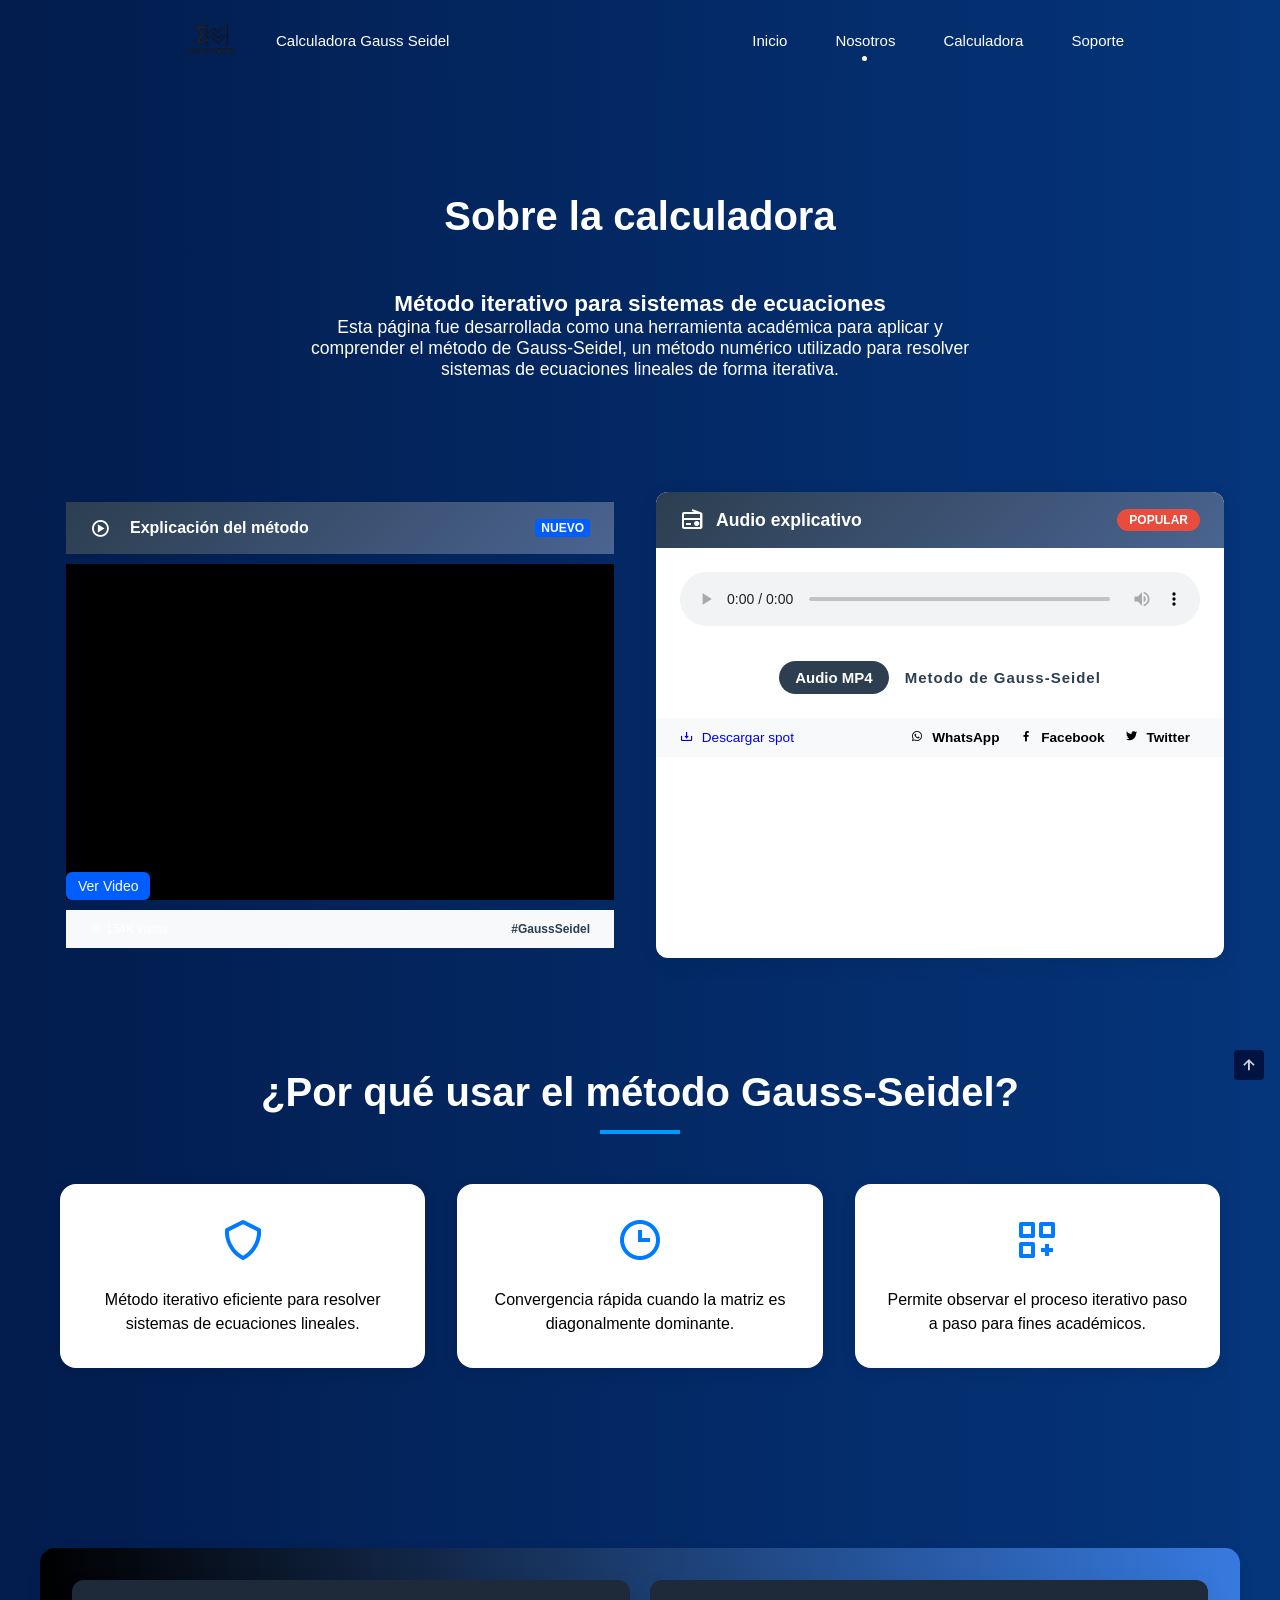
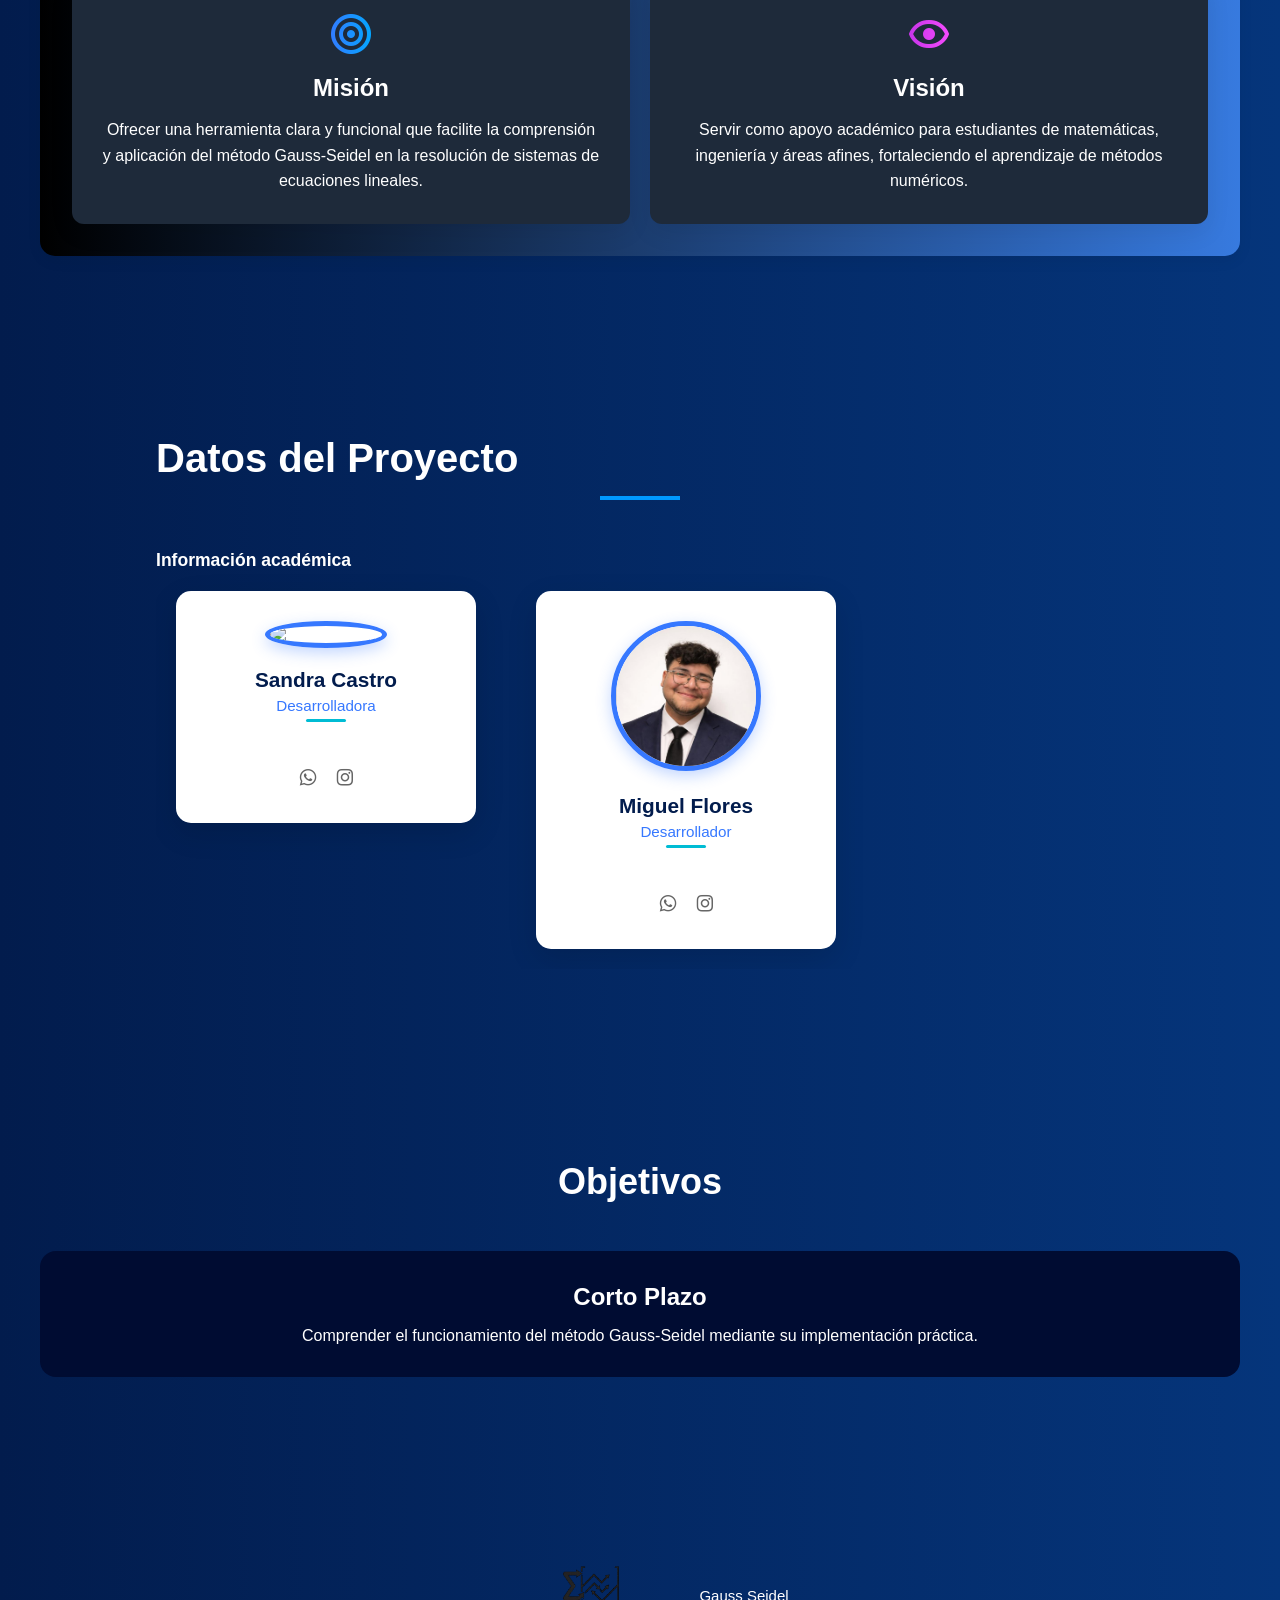
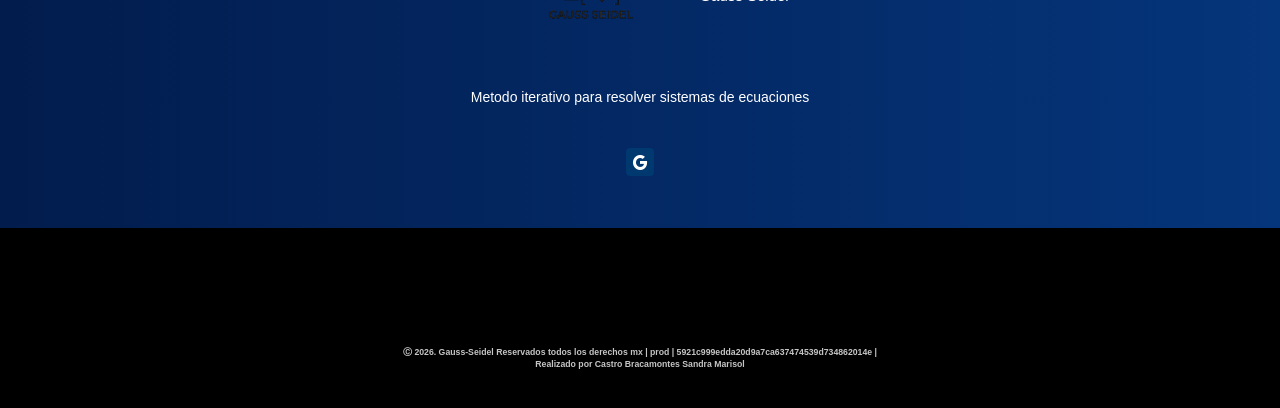
==== commit 14e20d92: "Update nosotros.html" ====
--- a/nosotros.html
+++ b/nosotros.html
@@ -27,10 +27,10 @@
           <div class="navM" id="nav-menu">
             <ul class="navList">
               <li class="navItem">
-                <a href="index.html" class="navLink active-link">Inicio</a>
-              </li>
-              <li class="navItem">
-                <a href="nosotros.html" class="navLink">Nosotros</a>
+                <a href="index.html" class="navLink">Inicio</a>
+              </li>
+              <li class="navItem">
+                <a href="nosotros.html" class="navLink active-link">Nosotros</a>
               </li>
               <li class="navItem">
                 <a href="productos.html" class="navLink">Calculadora</a>
@@ -195,7 +195,7 @@
                 
                 <div class="team-slide">
                     <div class="team-member">
-                        <img src="img/ian.png" alt="Ian Rosas" class="team-photo">
+                        <img src="imagenes/Captura de pantalla 2026-04-16 080328.png" alt="Ian Rosas" class="team-photo">
                         <h3 class="team-name">Miguel Flores</h3>
                         <p class="team-role">Desarrollador</p>
                         <p>Métodos Numéricos</p>
@@ -231,6 +231,7 @@
           </section> 
 
         <!--FOOTER-->
+    <!--FOOTER-->
 <footer class="footer section">
     <div class="footercontainer container grid">
         <div class="footercontent">
@@ -243,16 +244,8 @@
             </p>
 
             <div class="footersocial">
-                <a href="https://www.facebook.com/profile.php?id=61575351277324" target="_blank" class="footersocial-link" title="Síguenos en Facebook">
-                    <i class="bx bxl-facebook"></i>
-                </a>
-                <a href="https://www.instagram.com/teach.guard" target="_blank" class="footersocial-link" title="Síguenos en Instagram">
-                    <i class="bx bxl-instagram"></i>
-                </a>
-                <a href="https://www.youtube.com/@TeachGuard" target="_blank" class="footersocial-link" title="Visítanos en YouTube">
-                    <i class="bx bxl-youtube"></i>
-                </a>
-                <a href="https://mail.google.com/mail/?view=cm&fs=1&to=teachguard7@gmail.com&su=atencion al cliente&body=Esto%20es%20una%20prueba" target="_blank" class="footersocial-link" title="Síguenos en Google">
+                
+                <a href="https://mail.google.com/mail/?view=cm&fs=1&to=teachguard7@gmail.com&su=atencion al cliente&body=Escribe%20tus%20comentarios%20" target="_blank" class="footersocial-link" title="Síguenos en Google">
                     <i class="bx bxl-google"></i>
                 </a>
             </div>
@@ -272,7 +265,7 @@
     <!--ENCABEZADO-->
     <div class="encabezado">
         <h6 id="footer-text">
-            Ⓒ 2025. TechGuard. Reservados todos los derechos mx | prod | 5921c999edda20d9a7ca637474539d734862014e |
+            Ⓒ 2026. Gauss-Seidel Reservados todos los derechos mx | prod | 5921c999edda20d9a7ca637474539d734862014e |
             <br>Realizado por Castro Bracamontes Sandra Marisol
             <span id="fecha-hora"></span>
         </h6>
